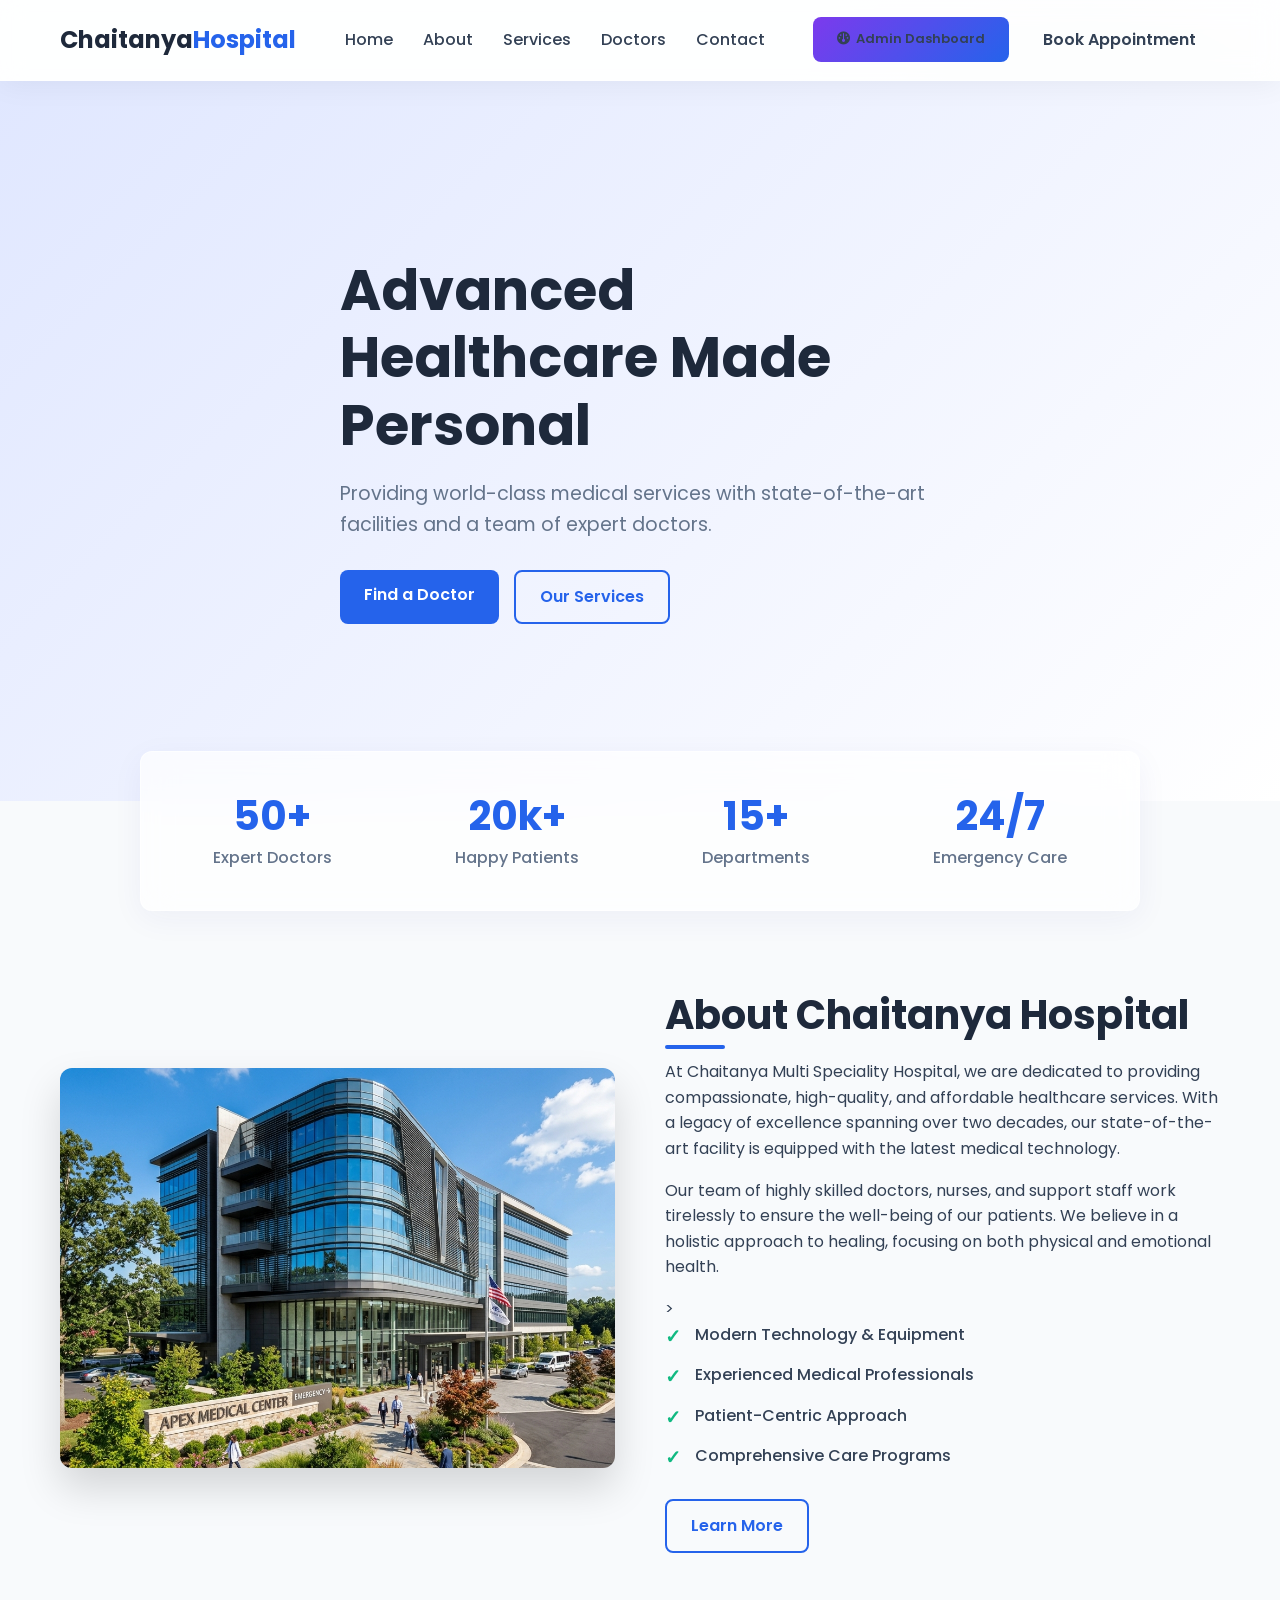
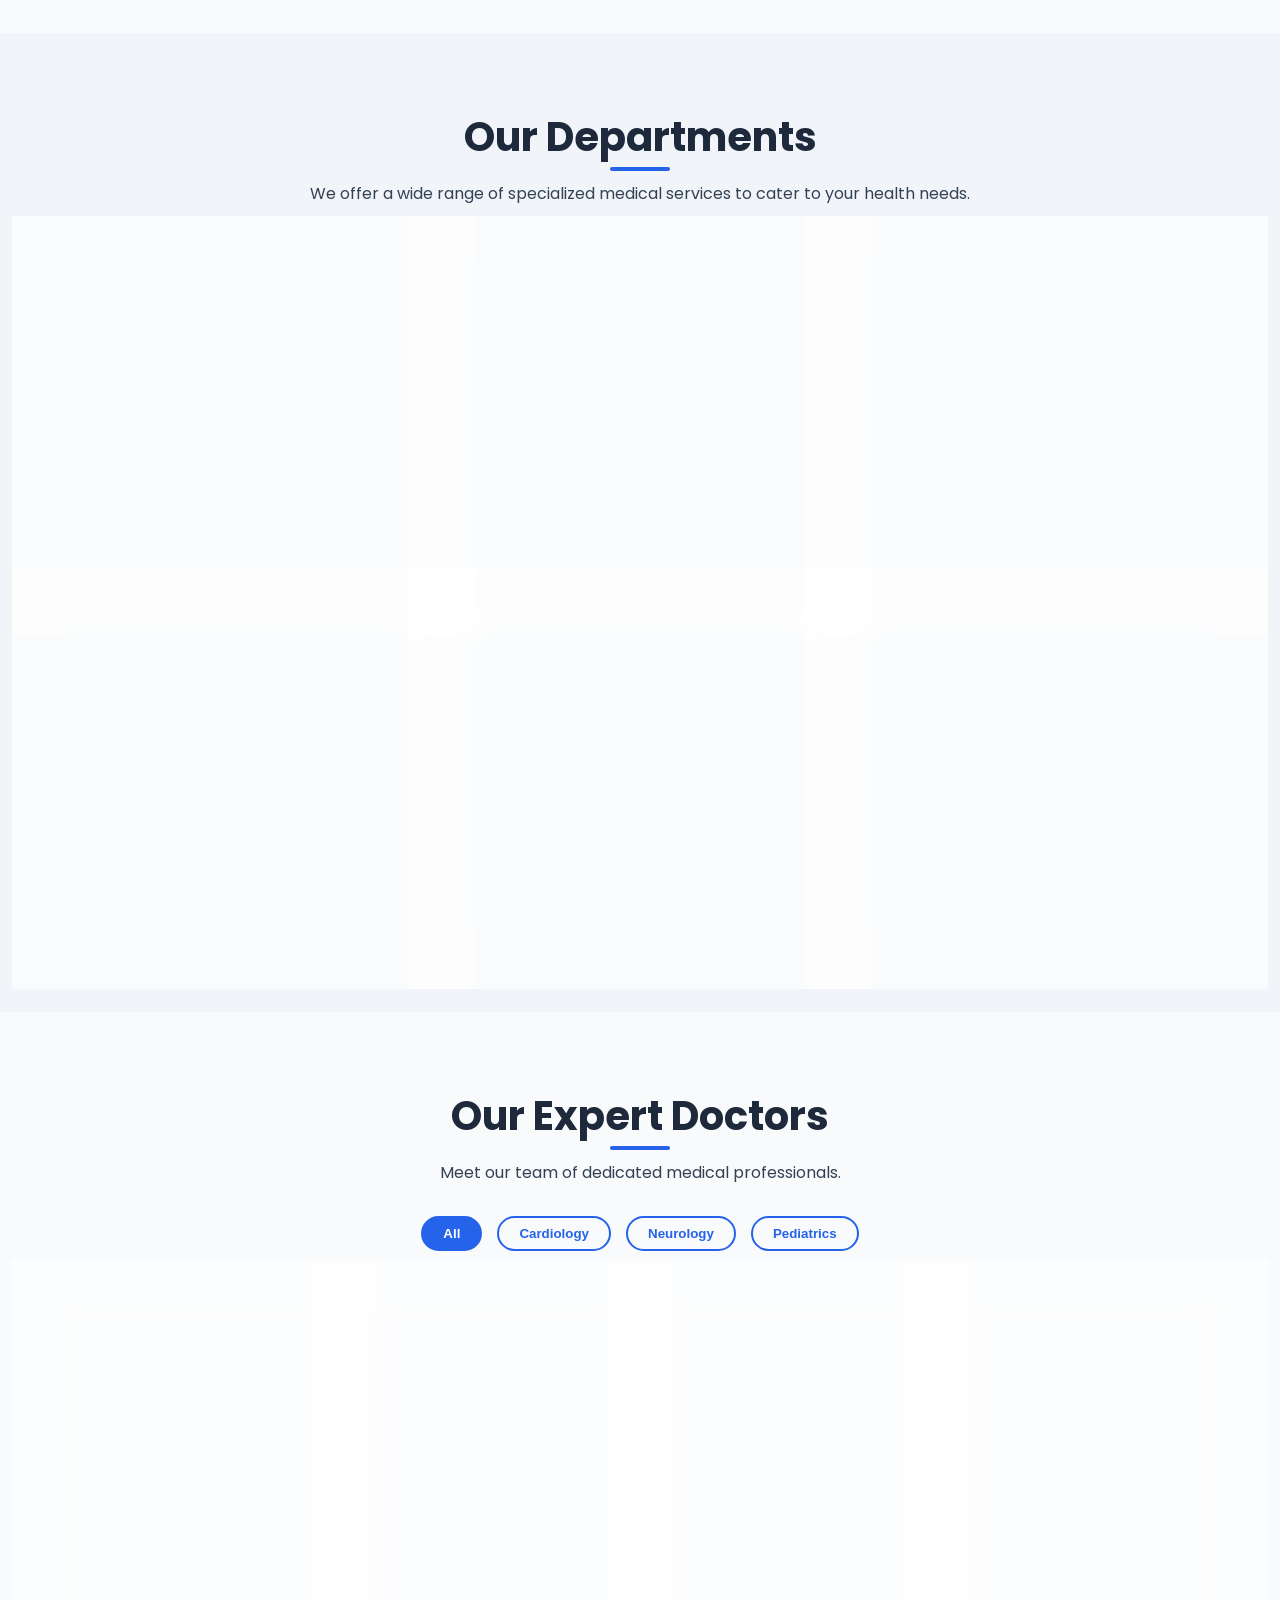
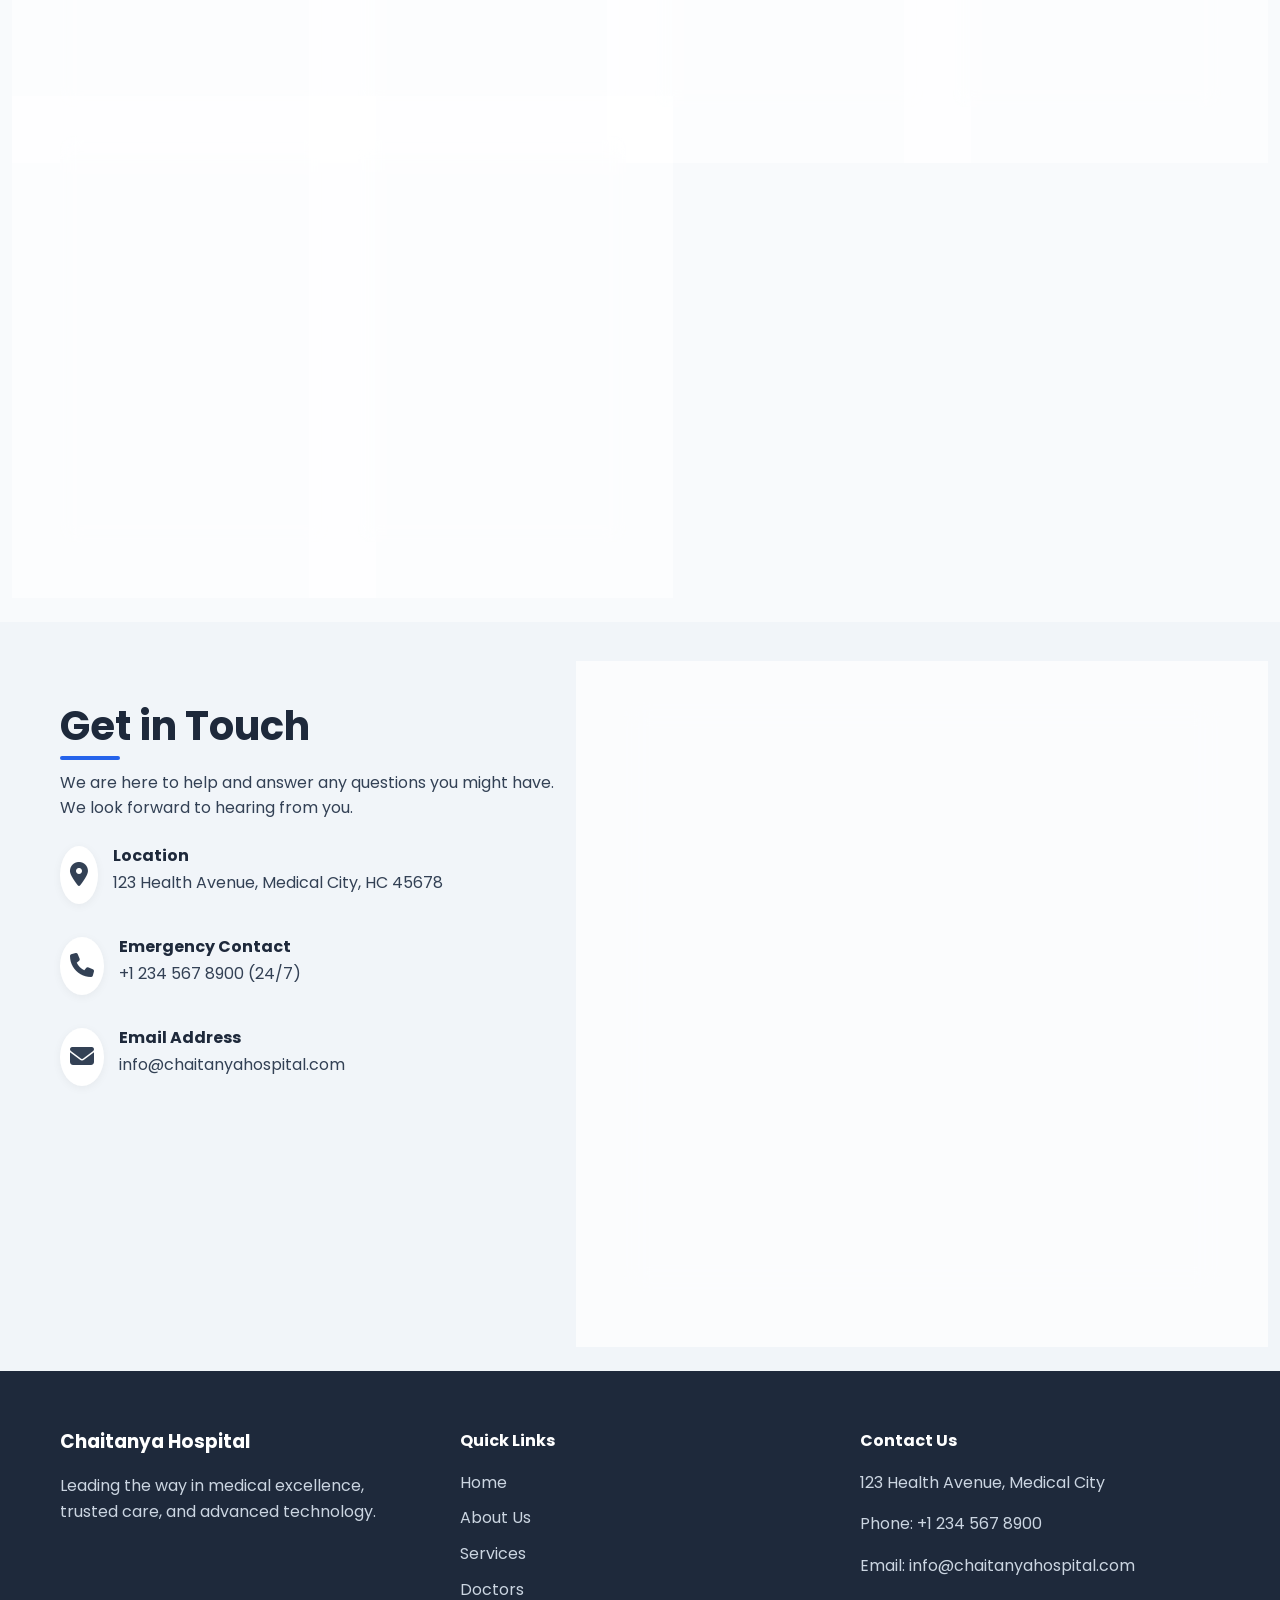
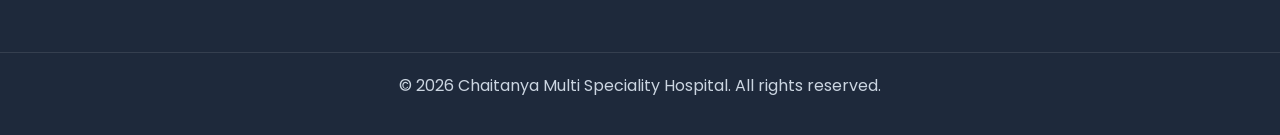
==== index.html @ 0a61ca1f "Initial commit of Chaitanya Hospital Management System with SRS documents" ====
<!DOCTYPE html>
<html lang="en">
<head>
    <meta charset="UTF-8">
    <meta name="viewport" content="width=device-width, initial-scale=1.0">
    <title>Chaitanya Multi Speciality Hospital</title>
    <link rel="stylesheet" href="styles.css">
    <!-- Font Awesome -->
    <link rel="stylesheet" href="https://cdnjs.cloudflare.com/ajax/libs/font-awesome/6.4.0/css/all.min.css">
    <!-- Google Fonts -->
    <link rel="preconnect" href="https://fonts.googleapis.com">
    <link rel="preconnect" href="https://fonts.gstatic.com" crossorigin>
    <link href="https://fonts.googleapis.com/css2?family=Poppins:wght@300;400;500;600;700&display=swap" rel="stylesheet">
</head>
<body>
    <!-- Navbar -->
    <nav class="navbar">
        <div class="container nav-container">
            <a href="#" class="logo">Chaitanya<span>Hospital</span></a>
            <ul class="nav-links">
                <li><a href="#home">Home</a></li>
                <li><a href="#about">About</a></li>
                <li><a href="#services">Services</a></li>
                <li><a href="#doctors">Doctors</a></li>
                <li><a href="#contact">Contact</a></li>
            </ul>
            <div style="display:flex;gap:10px;align-items:center;">
                <a href="dashboard.html" class="btn" style="background:linear-gradient(135deg,#7c3aed,#2563eb);font-size:13px;">
                    <i class="fa-solid fa-gauge" style="margin-right:6px;"></i>Admin Dashboard
                </a>
                <a href="#contact" class="btn">Book Appointment</a>
            </div>
            <div class="menu-toggle" id="mobile-menu">
                <span class="bar"></span>
                <span class="bar"></span>
                <span class="bar"></span>
            </div>
        </div>
    </nav>

    <!-- Main Content -->
    <main>
        <section id="home" class="hero">
            <div class="container hero-container">
                <div class="hero-content">
                    <h1>Advanced Healthcare Made Personal</h1>
                    <p>Providing world-class medical services with state-of-the-art facilities and a team of expert doctors.</p>
                    <div class="hero-buttons">
                        <a href="#doctors" class="btn btn-primary">Find a Doctor</a>
                        <a href="#services" class="btn btn-outline">Our Services</a>
                    </div>
                </div>
            </div>
        </section>

        <!-- Stats Section -->
        <section class="stats reveal">
            <div class="container stats-container">
                <div class="stat-box">
                    <h3>50+</h3>
                    <p>Expert Doctors</p>
                </div>
                <div class="stat-box">
                    <h3>20k+</h3>
                    <p>Happy Patients</p>
                </div>
                <div class="stat-box">
                    <h3>15+</h3>
                    <p>Departments</p>
                </div>
                <div class="stat-box">
                    <h3>24/7</h3>
                    <p>Emergency Care</p>
                </div>
            </div>
        </section>

        <!-- About Section -->
        <section id="about" class="about section-padding reveal">
            <div class="container about-container">
                <div class="about-image">
                    <img src="hospital_about_image.png" alt="Chaitanya Multi Speciality Hospital Building">
                </div>
                <div class="about-content">
                    <h2 class="section-title">About Chaitanya Hospital</h2>
                    <p>At Chaitanya Multi Speciality Hospital, we are dedicated to providing compassionate, high-quality, and affordable healthcare services. With a legacy of excellence spanning over two decades, our state-of-the-art facility is equipped with the latest medical technology.</p>
                    <p>Our team of highly skilled doctors, nurses, and support staff work tirelessly to ensure the well-being of our patients. We believe in a holistic approach to healing, focusing on both physical and emotional health.</p>>
                    <ul class="features-list">
                        <li>Modern Technology & Equipment</li>
                        <li>Experienced Medical Professionals</li>
                        <li>Patient-Centric Approach</li>
                        <li>Comprehensive Care Programs</li>
                    </ul>
                    <a href="#contact" class="btn btn-outline">Learn More</a>
                </div>
            </div>
        </section>

        <!-- Services Section -->
        <section id="services" class="services section-padding bg-light reveal">
            <div class="container">
                <div class="section-header text-center">
                    <h2 class="section-title">Our Departments</h2>
                    <p>We offer a wide range of specialized medical services to cater to your health needs.</p>
                </div>
                <div class="services-grid">
                    <div class="service-card">
                        <div class="service-icon"><i class="fa-solid fa-heart-pulse"></i></div>
                        <h3>Cardiology</h3>
                        <p>Comprehensive care for heart-related conditions with advanced diagnostics and treatments.</p>
                    </div>
                    <div class="service-card">
                        <div class="service-icon"><i class="fa-solid fa-brain"></i></div>
                        <h3>Neurology</h3>
                        <p>Expert diagnosis and management of disorders affecting the brain and nervous system.</p>
                    </div>
                    <div class="service-card">
                        <div class="service-icon"><i class="fa-solid fa-baby"></i></div>
                        <h3>Pediatrics</h3>
                        <p>Specialized healthcare services tailored for infants, children, and adolescents.</p>
                    </div>
                    <div class="service-card">
                        <div class="service-icon"><i class="fa-solid fa-bone"></i></div>
                        <h3>Orthopedics</h3>
                        <p>Advanced treatment for bone, joint, and muscle conditions, including surgeries and rehab.</p>
                    </div>
                    <div class="service-card">
                        <div class="service-icon"><i class="fa-solid fa-eye"></i></div>
                        <h3>Ophthalmology</h3>
                        <p>Complete eye care services ranging from routine exams to complex surgical procedures.</p>
                    </div>
                    <div class="service-card">
                        <div class="service-icon"><i class="fa-solid fa-tooth"></i></div>
                        <h3>Dentistry</h3>
                        <p>Preventive, restorative, and cosmetic dental services for a healthy smile.</p>
                    </div>
                </div>
            </div>
        </section>

        <!-- Doctors Section -->
        <section id="doctors" class="doctors section-padding reveal">
            <div class="container">
                <div class="section-header text-center">
                    <h2 class="section-title">Our Expert Doctors</h2>
                    <p>Meet our team of dedicated medical professionals.</p>
                    
                    <!-- Filter Buttons -->
                    <div class="doctor-filters">
                        <button class="filter-btn active" data-filter="all">All</button>
                        <button class="filter-btn" data-filter="cardiology">Cardiology</button>
                        <button class="filter-btn" data-filter="neurology">Neurology</button>
                        <button class="filter-btn" data-filter="pediatrics">Pediatrics</button>
                    </div>
                </div>

                <div class="doctors-grid" id="doctors-grid">
                    <!-- Doctor Cards will be populated by JS for interactivity -->
                </div>
            </div>
        </section>

        <!-- Contact & Booking Section -->
        <section id="contact" class="contact section-padding bg-light reveal">
            <div class="container contact-container">
                <div class="contact-info">
                    <h2 class="section-title">Get in Touch</h2>
                    <p>We are here to help and answer any questions you might have. We look forward to hearing from you.</p>
                    <div class="info-item">
                        <div class="info-icon"><i class="fa-solid fa-location-dot"></i></div>
                        <div>
                            <h4>Location</h4>
                            <p>123 Health Avenue, Medical City, HC 45678</p>
                        </div>
                    </div>
                    <div class="info-item">
                        <div class="info-icon"><i class="fa-solid fa-phone"></i></div>
                        <div>
                            <h4>Emergency Contact</h4>
                            <p>+1 234 567 8900 (24/7)</p>
                        </div>
                    </div>
                    <div class="info-item">
                        <div class="info-icon"><i class="fa-solid fa-envelope"></i></div>
                        <div>
                            <h4>Email Address</h4>
                            <p>info@chaitanyahospital.com</p>
                        </div>
                    </div>
                </div>
                
                <div class="booking-form-wrapper">
                    <form id="booking-form" class="booking-form">
                        <h3>Book an Appointment</h3>
                        <div class="form-group">
                            <label for="name">Full Name</label>
                            <input type="text" id="name" required placeholder="John Doe">
                        </div>
                        <div class="form-group">
                            <label for="email">Email Address</label>
                            <input type="email" id="email" required placeholder="john@example.com">
                        </div>
                        <div class="form-group">
                            <label for="department">Department</label>
                            <select id="department" required>
                                <option value="" disabled selected>Select a Department</option>
                                <option value="cardiology">Cardiology</option>
                                <option value="neurology">Neurology</option>
                                <option value="pediatrics">Pediatrics</option>
                                <option value="general">General Checkup</option>
                            </select>
                        </div>
                        <div class="form-group">
                            <label for="date">Preferred Date</label>
                            <input type="date" id="date" required>
                        </div>
                        <button type="submit" class="btn btn-primary btn-block">Confirm Booking</button>
                    </form>
                </div>
            </div>
        </section>
    </main>

    <!-- Footer -->
    <footer class="footer">
        <div class="container footer-container">
            <div class="footer-col">
                <h3>Chaitanya Hospital</h3>
                <p>Leading the way in medical excellence, trusted care, and advanced technology.</p>
            </div>
            <div class="footer-col">
                <h4>Quick Links</h4>
                <ul>
                    <li><a href="#home">Home</a></li>
                    <li><a href="#about">About Us</a></li>
                    <li><a href="#services">Services</a></li>
                    <li><a href="#doctors">Doctors</a></li>
                </ul>
            </div>
            <div class="footer-col">
                <h4>Contact Us</h4>
                <p>123 Health Avenue, Medical City</p>
                <p>Phone: +1 234 567 8900</p>
                <p>Email: info@chaitanyahospital.com</p>
            </div>
        </div>
        <div class="footer-bottom">
            <p>&copy; 2026 Chaitanya Multi Speciality Hospital. All rights reserved.</p>
        </div>
    </footer>

    <script src="script.js"></script>
</body>
</html>
---- styles.css ----
/* --- Design System & Variables --- */
:root {
    /* Colors */
    --primary-color: #2563eb; /* Medical Blue */
    --primary-hover: #1d4ed8;
    --secondary-color: #10b981; /* Success Green */
    --dark-color: #1e293b;
    --light-color: #f8fafc;
    --text-color: #334155;
    --text-light: #64748b;
    --white: #ffffff;
    
    /* Typography */
    --font-family: 'Poppins', sans-serif;
    
    /* Transitions */
    --transition: all 0.3s ease;
}

/* --- Base Styles --- */
* {
    margin: 0;
    padding: 0;
    box-sizing: border-box;
}

html {
    scroll-behavior: smooth;
}

body {
    font-family: var(--font-family);
    color: var(--text-color);
    background-color: #f8fafc;
    background-image: 
        radial-gradient(circle at 15% 50%, rgba(37, 99, 235, 0.08), transparent 30%),
        radial-gradient(circle at 85% 30%, rgba(16, 185, 129, 0.08), transparent 30%);
    background-attachment: fixed;
    line-height: 1.6;
}

a {
    text-decoration: none;
    color: inherit;
}

ul {
    list-style: none;
}

.container {
    max-width: 1200px;
    margin: 0 auto;
    padding: 0 20px;
}

/* --- Typography --- */
h1, h2, h3, h4 {
    color: var(--dark-color);
    font-weight: 700;
    line-height: 1.2;
}

p {
    margin-bottom: 1rem;
}

/* --- Buttons --- */
.btn {
    display: inline-block;
    padding: 12px 24px;
    border-radius: 8px;
    font-weight: 600;
    cursor: pointer;
    transition: var(--transition);
    border: none;
    text-align: center;
}

.btn-primary {
    background-color: var(--primary-color);
    color: var(--white);
}

.btn-primary:hover {
    background-color: var(--primary-hover);
    transform: translateY(-2px);
    box-shadow: 0 4px 12px rgba(37, 99, 235, 0.2);
}

.btn-outline {
    background-color: transparent;
    color: var(--primary-color);
    border: 2px solid var(--primary-color);
}

.btn-outline:hover {
    background-color: var(--primary-color);
    color: var(--white);
}

/* --- Navbar --- */
.navbar {
    background: rgba(255, 255, 255, 0.85);
    backdrop-filter: blur(12px);
    -webkit-backdrop-filter: blur(12px);
    border-bottom: 1px solid rgba(255, 255, 255, 0.3);
    box-shadow: 0 4px 30px rgba(0, 0, 0, 0.05);
    position: sticky;
    top: 0;
    z-index: 1000;
    padding: 15px 0;
}

.nav-container {
    display: flex;
    justify-content: space-between;
    align-items: center;
}

.logo {
    font-size: 1.5rem;
    font-weight: 700;
    color: var(--dark-color);
}

.logo span {
    color: var(--primary-color);
}

.nav-links {
    display: flex;
    gap: 30px;
}

.nav-links a {
    font-weight: 500;
    color: var(--text-color);
    transition: var(--transition);
}

.nav-links a:hover {
    color: var(--primary-color);
}

.menu-toggle {
    display: none;
    cursor: pointer;
}

.bar {
    display: block;
    width: 25px;
    height: 3px;
    margin: 5px auto;
    transition: var(--transition);
    background-color: var(--dark-color);
}

/* --- Hero Section --- */
.hero {
    background: linear-gradient(135deg, #e0e7ff 0%, #ffffff 100%);
    padding: 100px 0;
    min-height: 80vh;
    display: flex;
    align-items: center;
}

.hero-content {
    max-width: 600px;
}

.hero h1 {
    font-size: 3.5rem;
    margin-bottom: 20px;
}

.hero p {
    font-size: 1.2rem;
    color: var(--text-light);
    margin-bottom: 30px;
}

.hero-buttons {
    display: flex;
    gap: 15px;
}

/* --- Footer --- */
.footer {
    background-color: var(--dark-color);
    color: var(--white);
    padding: 60px 0 20px;
}

.footer-container {
    display: flex;
    justify-content: space-between;
    flex-wrap: wrap;
    gap: 40px;
    margin-bottom: 40px;
}

.footer-col {
    flex: 1;
    min-width: 250px;
}

.footer-col h3, .footer-col h4 {
    color: var(--white);
    margin-bottom: 20px;
}

.footer-col p {
    color: #cbd5e1;
}

.footer-col ul li {
    margin-bottom: 10px;
}

.footer-col ul a {
    color: #cbd5e1;
    transition: var(--transition);
}

.footer-col ul a:hover {
    color: var(--primary-color);
    padding-left: 5px;
}

.footer-bottom {
    text-align: center;
    padding-top: 20px;
    border-top: 1px solid rgba(255,255,255,0.1);
    color: #cbd5e1;
}

/* --- Global Section Styles --- */
.section-padding {
    padding: 80px 0;
}

.section-title {
    font-size: 2.5rem;
    margin-bottom: 20px;
    position: relative;
    display: inline-block;
}

.section-title::after {
    content: '';
    position: absolute;
    bottom: -10px;
    left: 0;
    width: 60px;
    height: 4px;
    background-color: var(--primary-color);
    border-radius: 2px;
}

.text-center {
    text-align: center;
}

.text-center .section-title::after {
    left: 50%;
    transform: translateX(-50%);
}

.section-header {
    margin-bottom: 50px;
}

.bg-light {
    background-color: #f1f5f9;
}

/* --- Stats Section --- */
.stats {
    background: rgba(255, 255, 255, 0.7);
    backdrop-filter: blur(16px);
    -webkit-backdrop-filter: blur(16px);
    border: 1px solid rgba(255, 255, 255, 0.6);
    padding: 40px 0;
    margin-top: -50px;
    position: relative;
    z-index: 10;
    box-shadow: 0 8px 32px 0 rgba(31, 38, 135, 0.05);
    border-radius: 12px;
    max-width: 1000px;
    margin-left: auto;
    margin-right: auto;
}

.stats-container {
    display: flex;
    justify-content: space-around;
    text-align: center;
    flex-wrap: wrap;
    gap: 20px;
}

.stat-box h3 {
    font-size: 2.5rem;
    color: var(--primary-color);
    margin-bottom: 5px;
}

.stat-box p {
    color: var(--text-light);
    font-weight: 500;
    margin-bottom: 0;
}

/* --- About Section --- */
.about-container {
    display: flex;
    align-items: center;
    gap: 50px;
    flex-wrap: wrap;
}

.about-image {
    flex: 1;
    min-width: 300px;
}

.about-image img {
    width: 100%;
    height: 400px;
    object-fit: cover;
    border-radius: 12px;
    box-shadow: 0 20px 40px rgba(0,0,0,0.15);
    transition: var(--transition);
}

.about-image img:hover {
    transform: scale(1.02);
    box-shadow: 0 25px 50px rgba(0,0,0,0.2);
}

.about-content {
    flex: 1;
    min-width: 300px;
}

.features-list {
    margin-bottom: 30px;
}

.features-list li {
    position: relative;
    padding-left: 30px;
    margin-bottom: 15px;
    font-weight: 500;
}

.features-list li::before {
    content: '✓';
    position: absolute;
    left: 0;
    top: 0;
    color: var(--secondary-color);
    font-weight: bold;
    font-size: 1.2rem;
}

/* --- Services Section --- */
.services-grid {
    display: grid;
    grid-template-columns: repeat(auto-fit, minmax(300px, 1fr));
    gap: 30px;
}

.service-card {
    background: rgba(255, 255, 255, 0.6);
    backdrop-filter: blur(10px);
    -webkit-backdrop-filter: blur(10px);
    border: 1px solid rgba(255, 255, 255, 0.6);
    padding: 40px 30px;
    border-radius: 12px;
    box-shadow: 0 8px 32px 0 rgba(31, 38, 135, 0.05);
    transition: var(--transition);
}

.service-card:hover {
    transform: translateY(-10px);
    box-shadow: 0 15px 30px rgba(0,0,0,0.1);
    border-color: var(--primary-color);
}

.service-icon, .service-card-icon {
    font-size: 3rem;
    margin-bottom: 20px;
    display: inline-block;
    padding: 15px;
    background-color: #eff6ff;
    border-radius: 50%;
}

.service-card h3 {
    margin-bottom: 15px;
}

.service-card p {
    color: var(--text-light);
    margin-bottom: 0;
}

/* --- Doctors Section --- */
.doctor-filters {
    margin-top: 30px;
    display: flex;
    justify-content: center;
    gap: 15px;
    flex-wrap: wrap;
}

.filter-btn {
    padding: 8px 20px;
    border: 2px solid var(--primary-color);
    background: transparent;
    color: var(--primary-color);
    border-radius: 20px;
    cursor: pointer;
    font-weight: 600;
    transition: var(--transition);
}

.filter-btn:hover, .filter-btn.active {
    background: var(--primary-color);
    color: var(--white);
}

.doctors-grid {
    display: grid;
    grid-template-columns: repeat(auto-fit, minmax(250px, 1fr));
    gap: 30px;
}

.doctor-card {
    background: rgba(255, 255, 255, 0.6);
    backdrop-filter: blur(10px);
    -webkit-backdrop-filter: blur(10px);
    border: 1px solid rgba(255, 255, 255, 0.6);
    border-radius: 12px;
    overflow: hidden;
    box-shadow: 0 8px 32px 0 rgba(31, 38, 135, 0.05);
    text-align: center;
    transition: var(--transition);
}

.doctor-card:hover {
    transform: translateY(-5px);
    box-shadow: 0 15px 30px rgba(0,0,0,0.1);
}

.doctor-img {
    height: 250px;
    background-color: #e2e8f0;
    display: flex;
    align-items: center;
    justify-content: center;
    font-size: 4rem;
}

.doctor-info {
    padding: 20px;
}

.doctor-info h3 {
    margin-bottom: 5px;
}

.doctor-specialty {
    color: var(--primary-color);
    font-weight: 600;
    font-size: 0.9rem;
    margin-bottom: 10px;
    display: block;
}

/* --- Contact & Booking Section --- */
.contact-container {
    display: flex;
    gap: 50px;
    flex-wrap: wrap;
}

.contact-info {
    flex: 1;
    min-width: 300px;
}

.info-item {
    display: flex;
    align-items: flex-start;
    gap: 15px;
    margin-top: 25px;
}

.info-icon {
    font-size: 1.5rem;
    background: var(--white);
    padding: 10px;
    border-radius: 50%;
    box-shadow: 0 2px 10px rgba(0,0,0,0.05);
}

.info-item h4 {
    margin-bottom: 5px;
}

.booking-form-wrapper {
    flex: 1;
    min-width: 300px;
    background: rgba(255, 255, 255, 0.7);
    backdrop-filter: blur(12px);
    -webkit-backdrop-filter: blur(12px);
    border: 1px solid rgba(255, 255, 255, 0.6);
    padding: 40px;
    border-radius: 12px;
    box-shadow: 0 8px 32px 0 rgba(31, 38, 135, 0.05);
}

.booking-form h3 {
    margin-bottom: 25px;
    color: var(--primary-color);
}

.form-group {
    margin-bottom: 20px;
}

.form-group label {
    display: block;
    margin-bottom: 8px;
    font-weight: 500;
}

.form-group input, .form-group select {
    width: 100%;
    padding: 12px 15px;
    border: 1px solid #cbd5e1;
    border-radius: 8px;
    font-family: inherit;
    font-size: 1rem;
    transition: var(--transition);
}

.form-group input:focus, .form-group select:focus {
    outline: none;
    border-color: var(--primary-color);
    box-shadow: 0 0 0 3px rgba(37, 99, 235, 0.1);
}

.btn-block {
    width: 100%;
    display: block;
    margin-top: 10px;
}

/* --- Animations --- */
.reveal {
    opacity: 0;
    transform: translateY(30px);
    transition: all 0.8s ease;
}

.reveal.active {
    opacity: 1;
    transform: translateY(0);
}

/* --- Responsive Design --- */
@media (max-width: 768px) {
    .nav-links {
        display: none;
    }
    
    .menu-toggle {
        display: block;
    }
    
    .navbar .btn {
        display: none;
    }
    
    .hero h1 {
        font-size: 2.5rem;
    }
    
    .stats {
        margin-top: 20px;
        box-shadow: none;
    }
    
    .about-container {
        flex-direction: column;
    }

    .contact-container {
        flex-direction: column;
    }
}
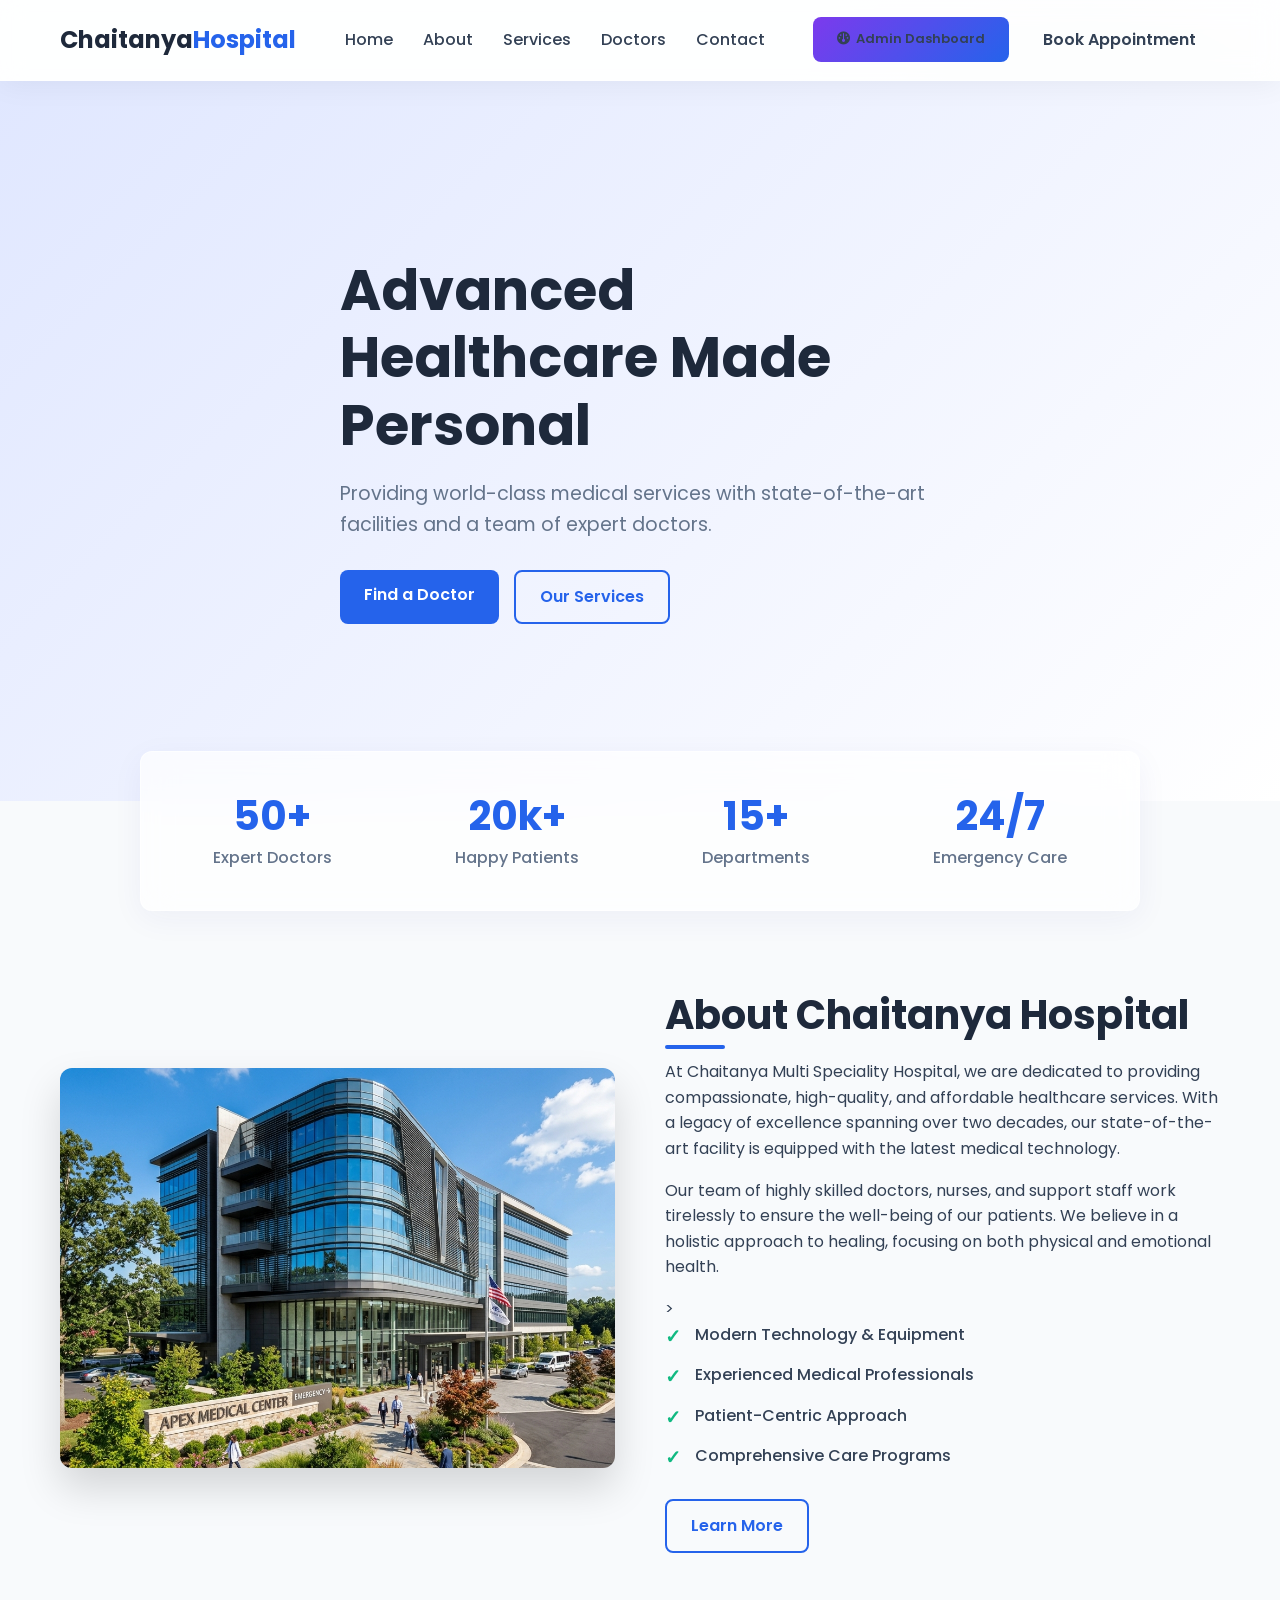
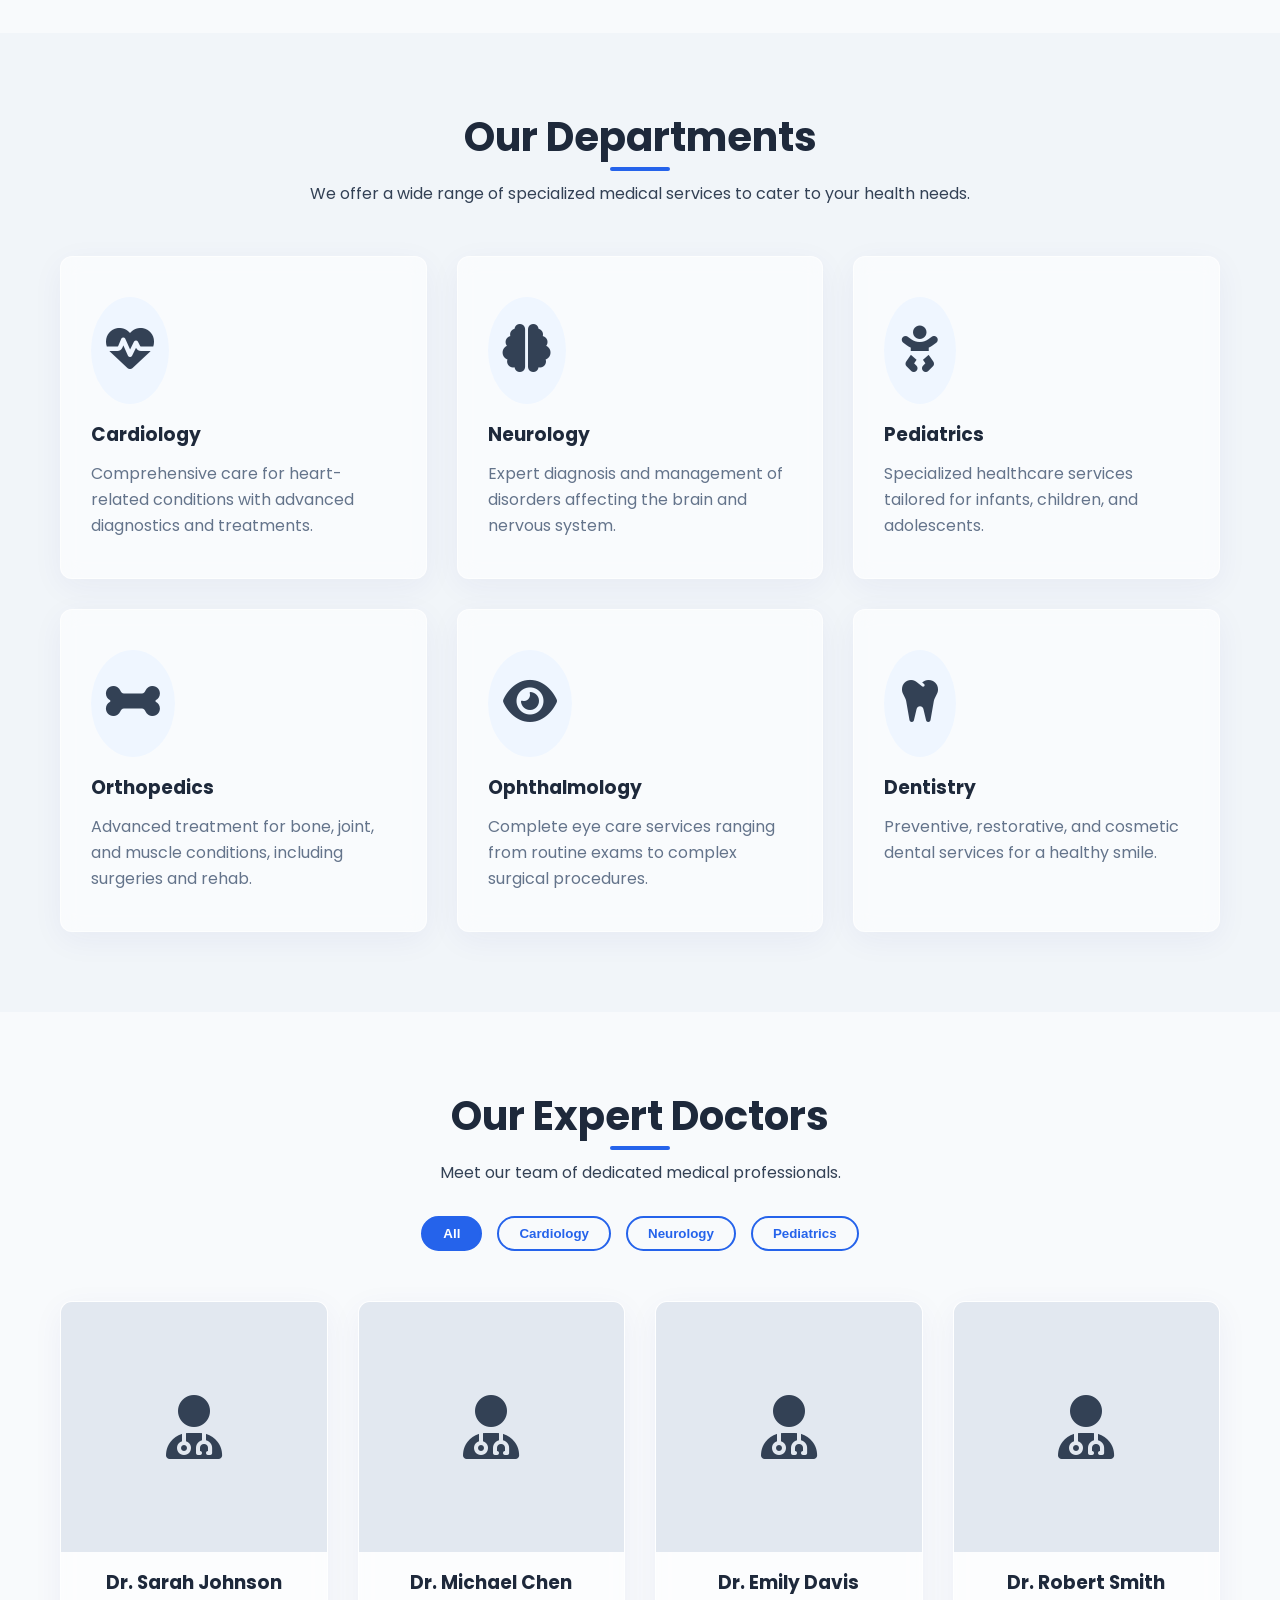
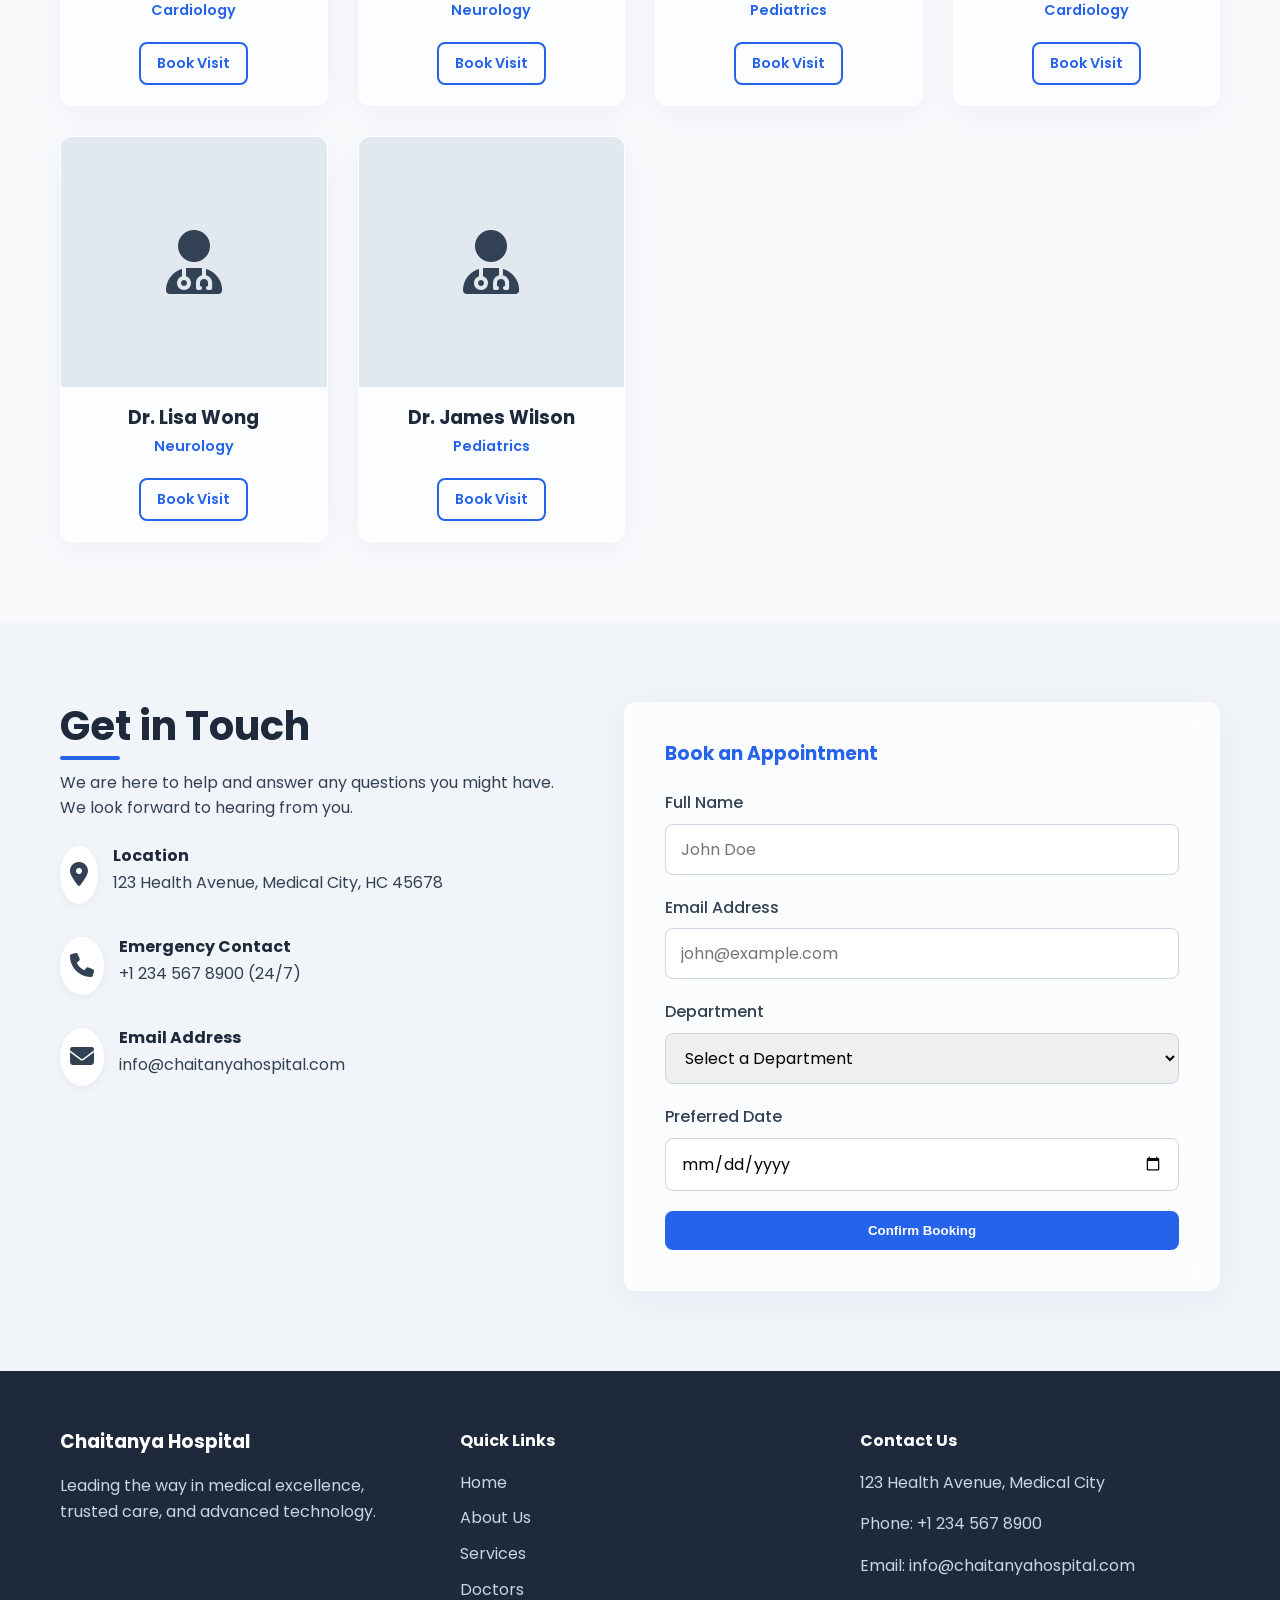
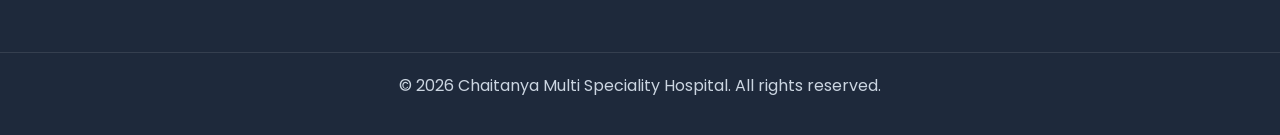
==== commit 35471027: "Update index.html formatting" ====
--- a/index.html
+++ b/index.html
@@ -1,5 +1,6 @@
 <!DOCTYPE html>
 <html lang="en">
+
 <head>
     <meta charset="UTF-8">
     <meta name="viewport" content="width=device-width, initial-scale=1.0">
@@ -10,8 +11,10 @@
     <!-- Google Fonts -->
     <link rel="preconnect" href="https://fonts.googleapis.com">
     <link rel="preconnect" href="https://fonts.gstatic.com" crossorigin>
-    <link href="https://fonts.googleapis.com/css2?family=Poppins:wght@300;400;500;600;700&display=swap" rel="stylesheet">
+    <link href="https://fonts.googleapis.com/css2?family=Poppins:wght@300;400;500;600;700&display=swap"
+        rel="stylesheet">
 </head>
+
 <body>
     <!-- Navbar -->
     <nav class="navbar">
@@ -25,7 +28,8 @@
                 <li><a href="#contact">Contact</a></li>
             </ul>
             <div style="display:flex;gap:10px;align-items:center;">
-                <a href="dashboard.html" class="btn" style="background:linear-gradient(135deg,#7c3aed,#2563eb);font-size:13px;">
+                <a href="dashboard.html" class="btn"
+                    style="background:linear-gradient(135deg,#7c3aed,#2563eb);font-size:13px;">
                     <i class="fa-solid fa-gauge" style="margin-right:6px;"></i>Admin Dashboard
                 </a>
                 <a href="#contact" class="btn">Book Appointment</a>
@@ -44,7 +48,8 @@
             <div class="container hero-container">
                 <div class="hero-content">
                     <h1>Advanced Healthcare Made Personal</h1>
-                    <p>Providing world-class medical services with state-of-the-art facilities and a team of expert doctors.</p>
+                    <p>Providing world-class medical services with state-of-the-art facilities and a team of expert
+                        doctors.</p>
                     <div class="hero-buttons">
                         <a href="#doctors" class="btn btn-primary">Find a Doctor</a>
                         <a href="#services" class="btn btn-outline">Our Services</a>
@@ -83,8 +88,12 @@
                 </div>
                 <div class="about-content">
                     <h2 class="section-title">About Chaitanya Hospital</h2>
-                    <p>At Chaitanya Multi Speciality Hospital, we are dedicated to providing compassionate, high-quality, and affordable healthcare services. With a legacy of excellence spanning over two decades, our state-of-the-art facility is equipped with the latest medical technology.</p>
-                    <p>Our team of highly skilled doctors, nurses, and support staff work tirelessly to ensure the well-being of our patients. We believe in a holistic approach to healing, focusing on both physical and emotional health.</p>>
+                    <p>At Chaitanya Multi Speciality Hospital, we are dedicated to providing compassionate,
+                        high-quality, and affordable healthcare services. With a legacy of excellence spanning over two
+                        decades, our state-of-the-art facility is equipped with the latest medical technology.</p>
+                    <p>Our team of highly skilled doctors, nurses, and support staff work tirelessly to ensure the
+                        well-being of our patients. We believe in a holistic approach to healing, focusing on both
+                        physical and emotional health.</p>>
                     <ul class="features-list">
                         <li>Modern Technology & Equipment</li>
                         <li>Experienced Medical Professionals</li>
@@ -144,7 +153,7 @@
                 <div class="section-header text-center">
                     <h2 class="section-title">Our Expert Doctors</h2>
                     <p>Meet our team of dedicated medical professionals.</p>
-                    
+
                     <!-- Filter Buttons -->
                     <div class="doctor-filters">
                         <button class="filter-btn active" data-filter="all">All</button>
@@ -165,7 +174,8 @@
             <div class="container contact-container">
                 <div class="contact-info">
                     <h2 class="section-title">Get in Touch</h2>
-                    <p>We are here to help and answer any questions you might have. We look forward to hearing from you.</p>
+                    <p>We are here to help and answer any questions you might have. We look forward to hearing from you.
+                    </p>
                     <div class="info-item">
                         <div class="info-icon"><i class="fa-solid fa-location-dot"></i></div>
                         <div>
@@ -188,7 +198,7 @@
                         </div>
                     </div>
                 </div>
-                
+
                 <div class="booking-form-wrapper">
                     <form id="booking-form" class="booking-form">
                         <h3>Book an Appointment</h3>
@@ -251,4 +261,5 @@
 
     <script src="script.js"></script>
 </body>
-</html>
+
+</html>
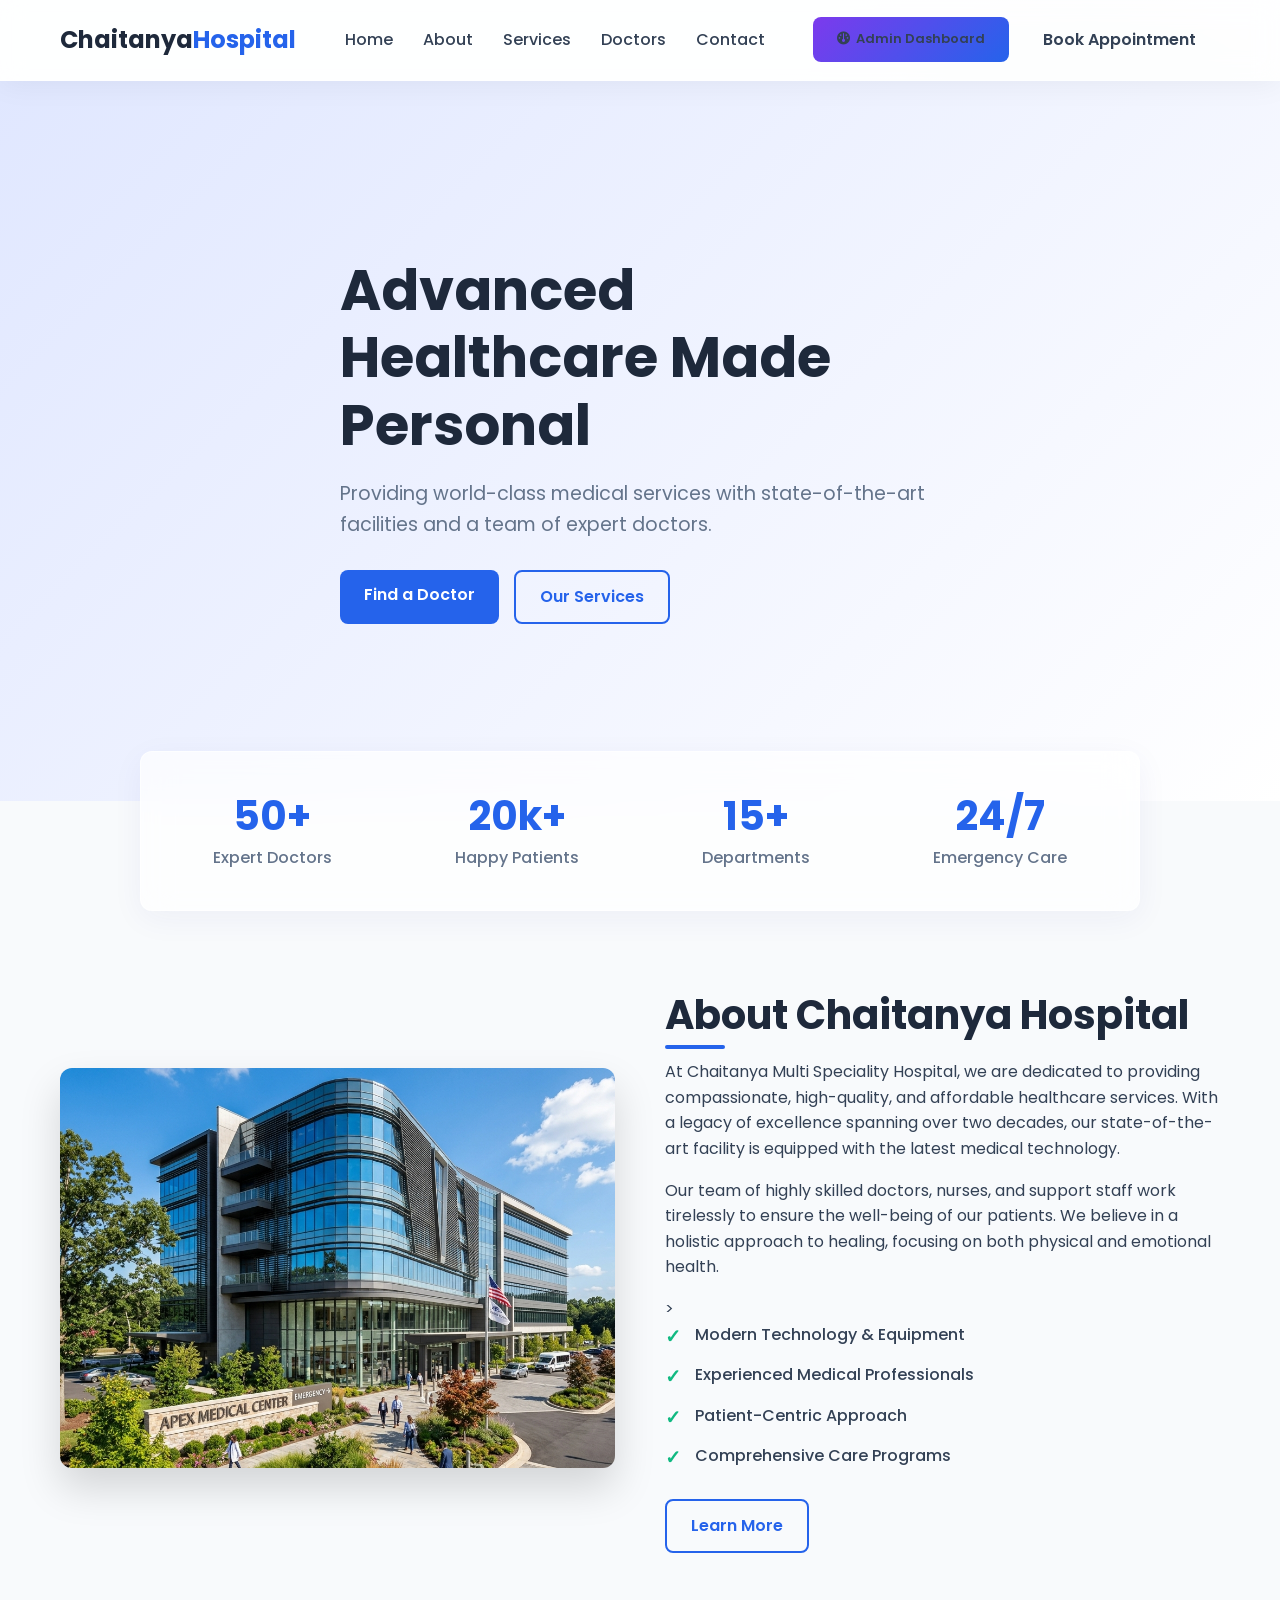
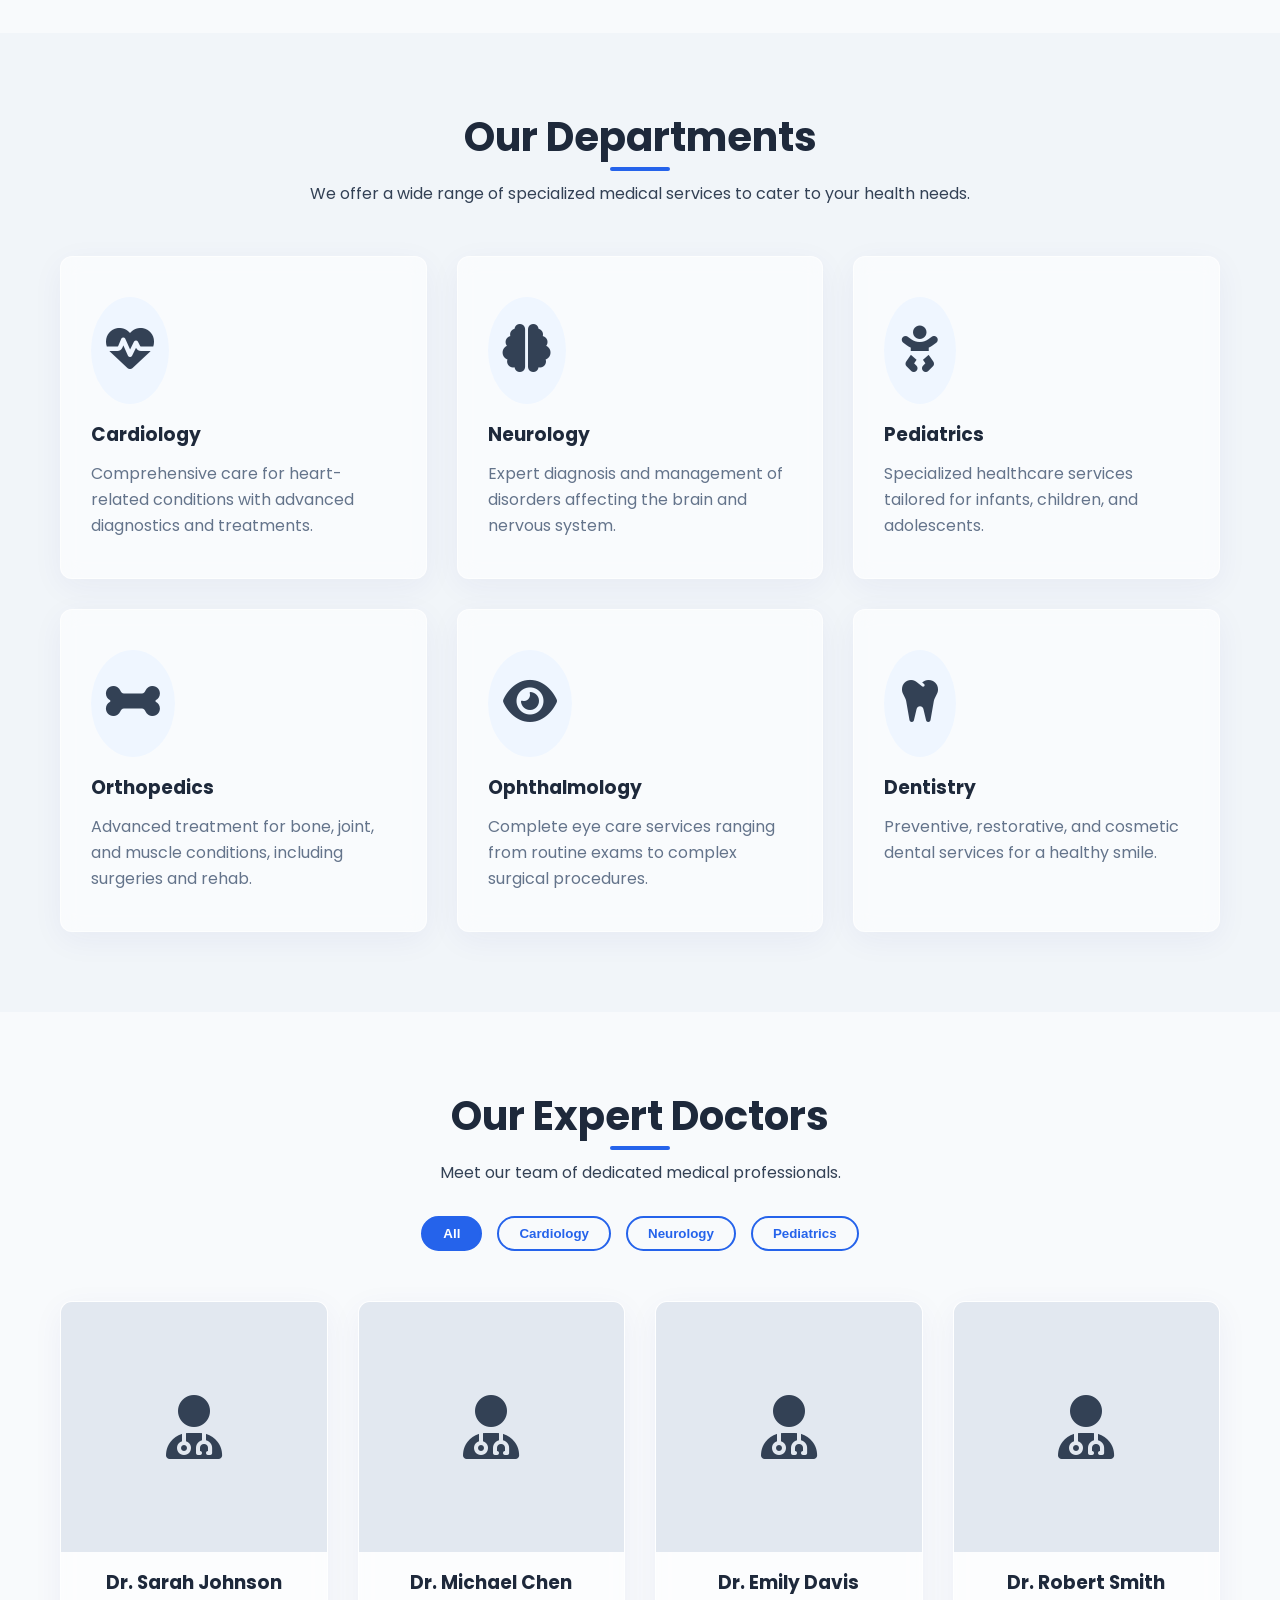
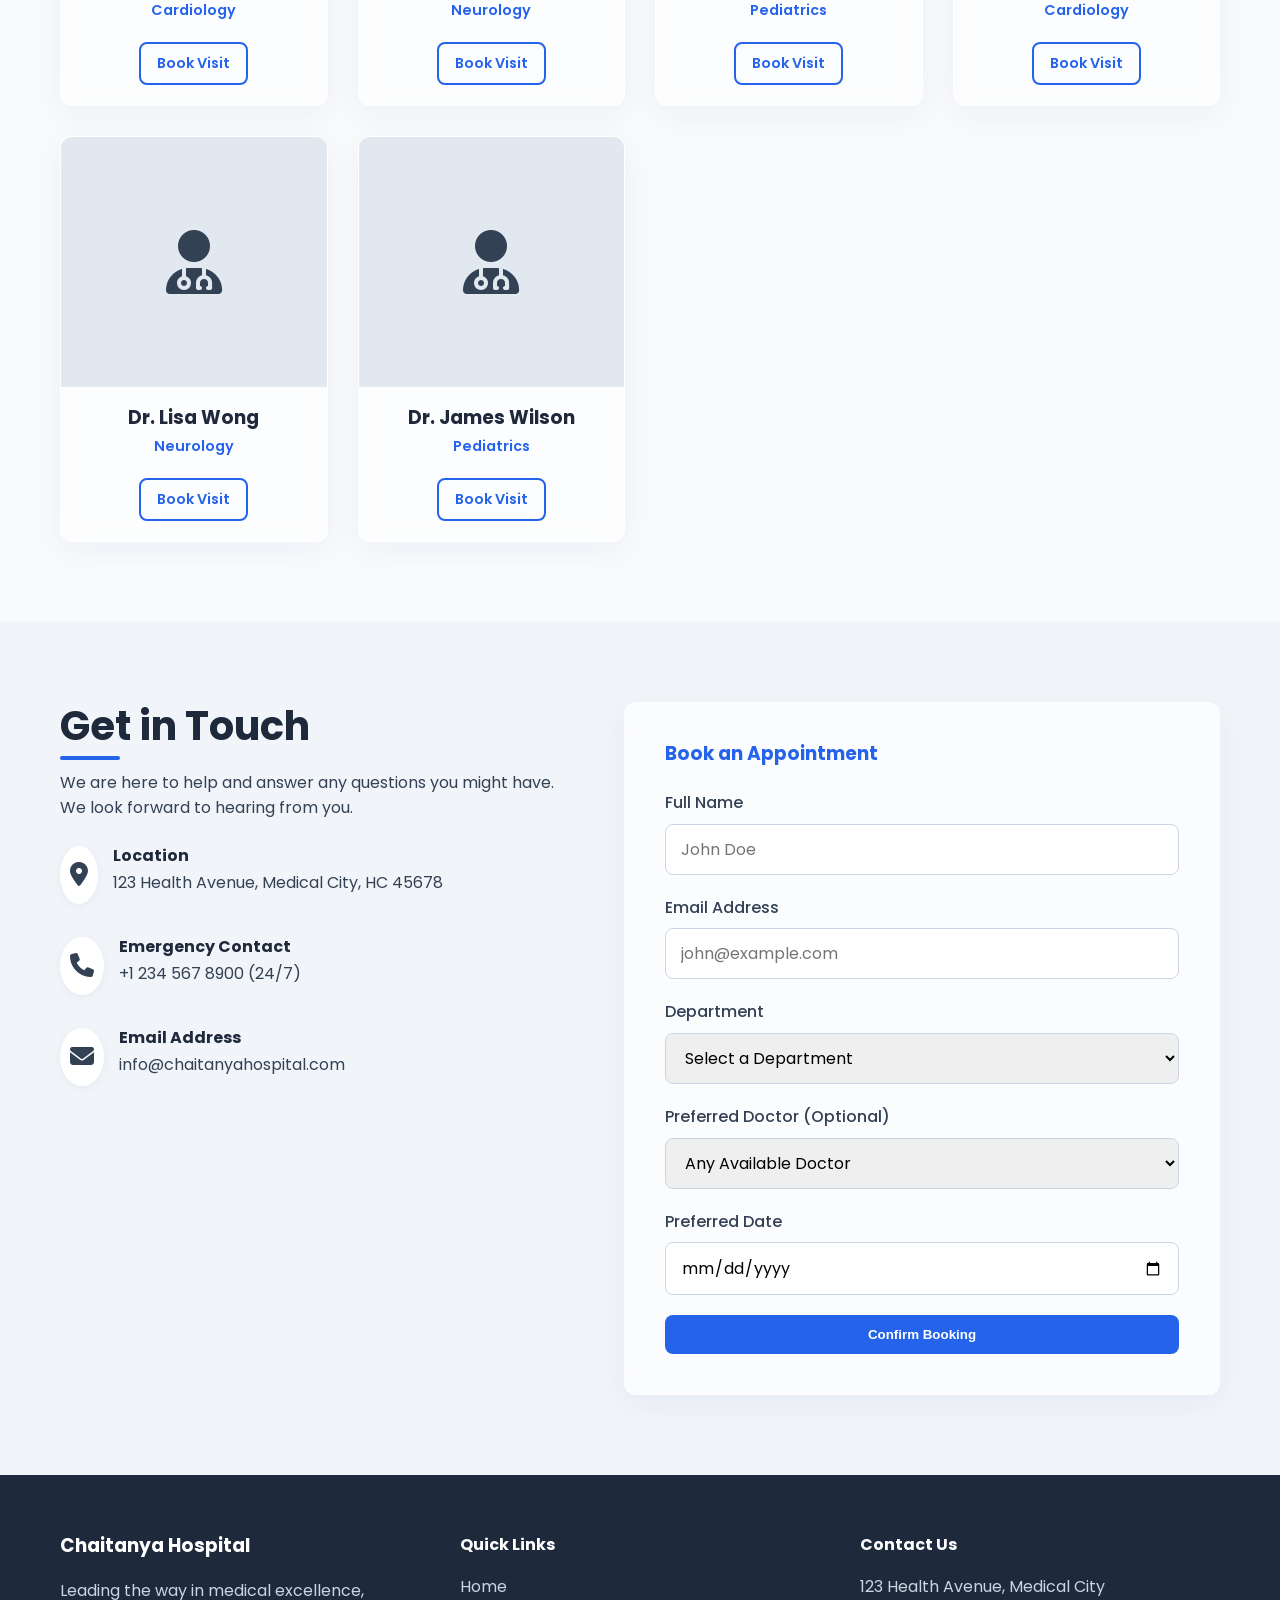
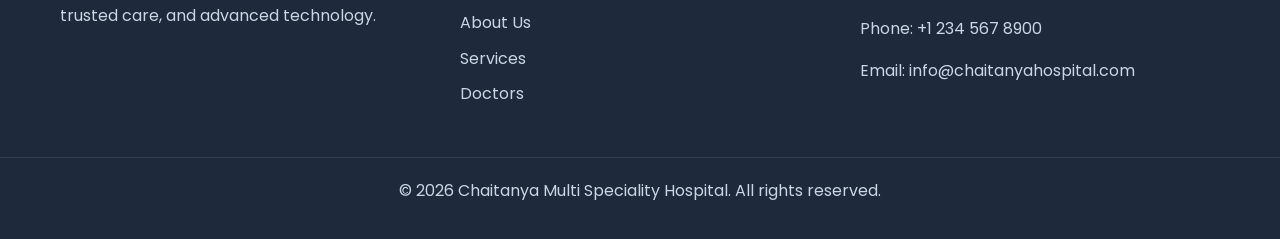
==== commit 0e2e66c7: "Added full database backup, sample data scripts, and implemented appointments feature in backend and" ====
--- a/index.html
+++ b/index.html
@@ -221,6 +221,13 @@
                             </select>
                         </div>
                         <div class="form-group">
+                            <label for="doctor">Preferred Doctor (Optional)</label>
+                            <select id="doctor">
+                                <option value="" selected>Any Available Doctor</option>
+                                <!-- Populated dynamically by script.js -->
+                            </select>
+                        </div>
+                        <div class="form-group">
                             <label for="date">Preferred Date</label>
                             <input type="date" id="date" required>
                         </div>
